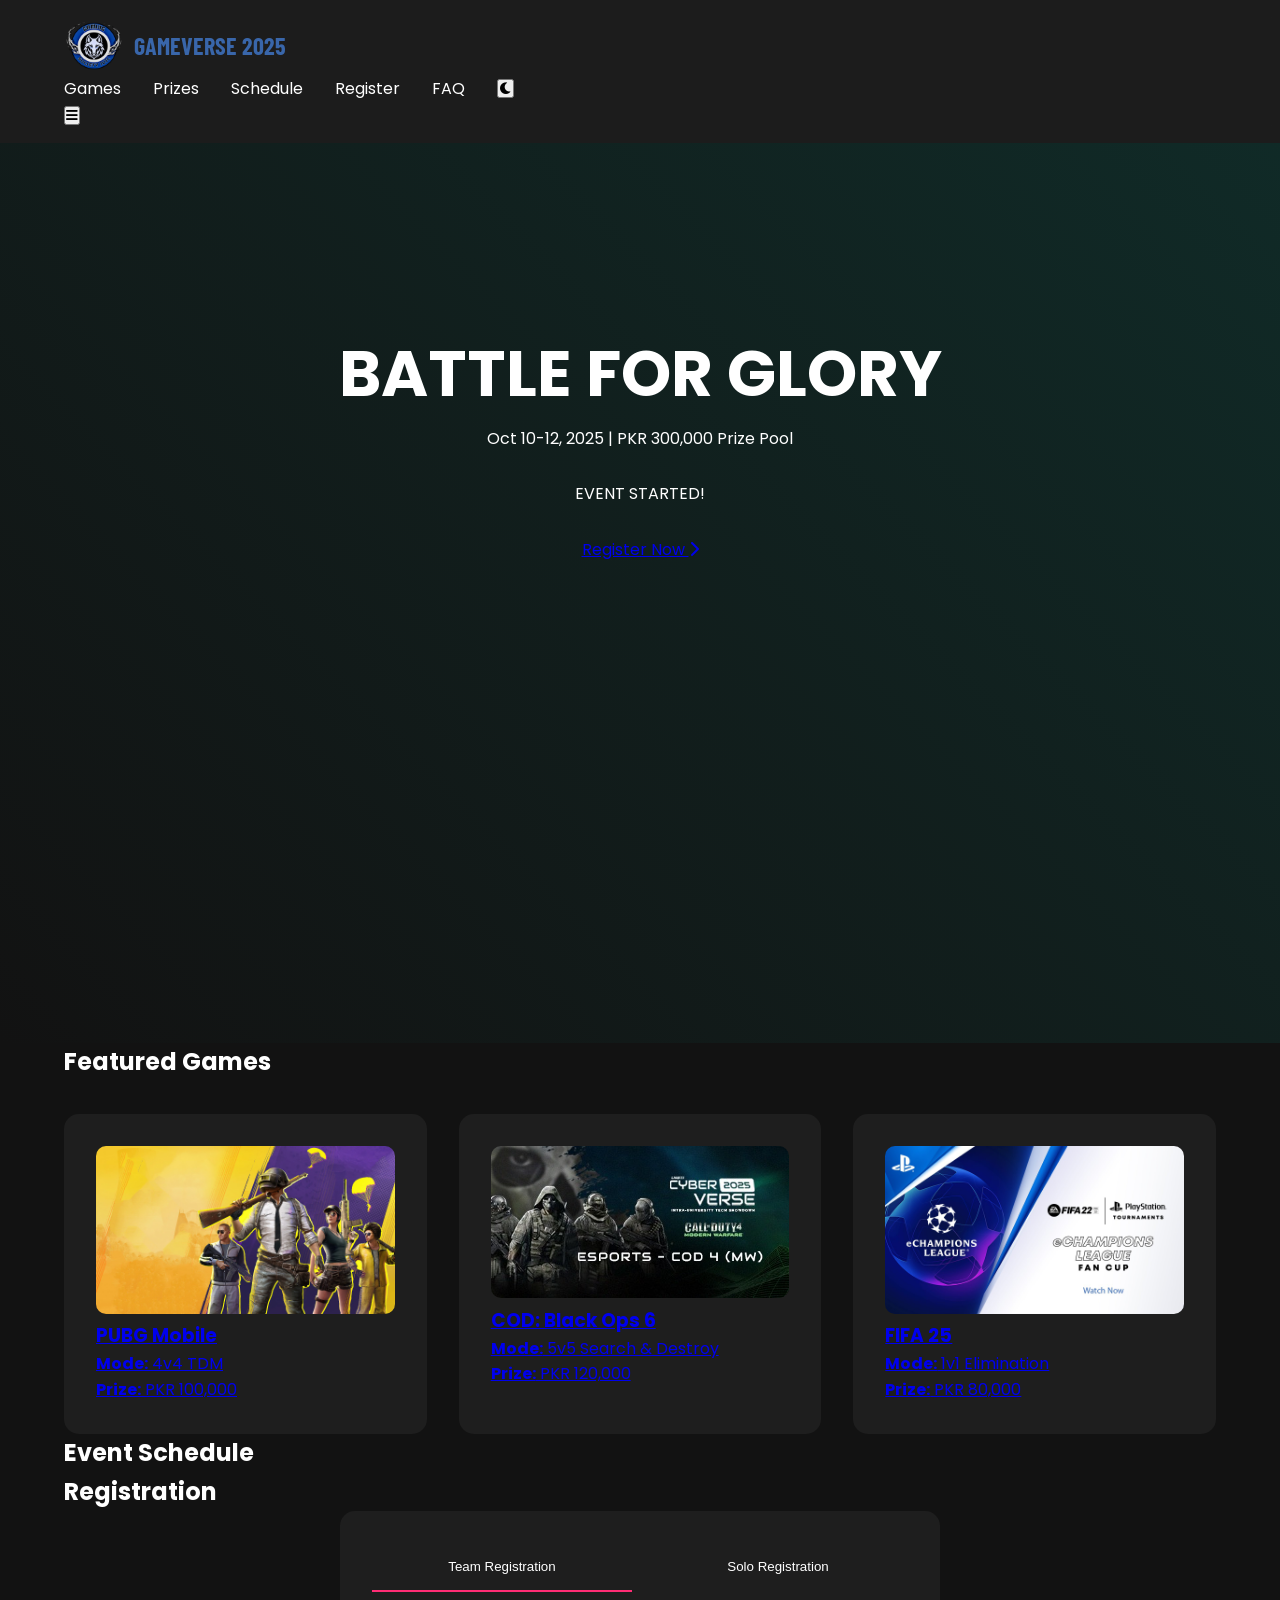
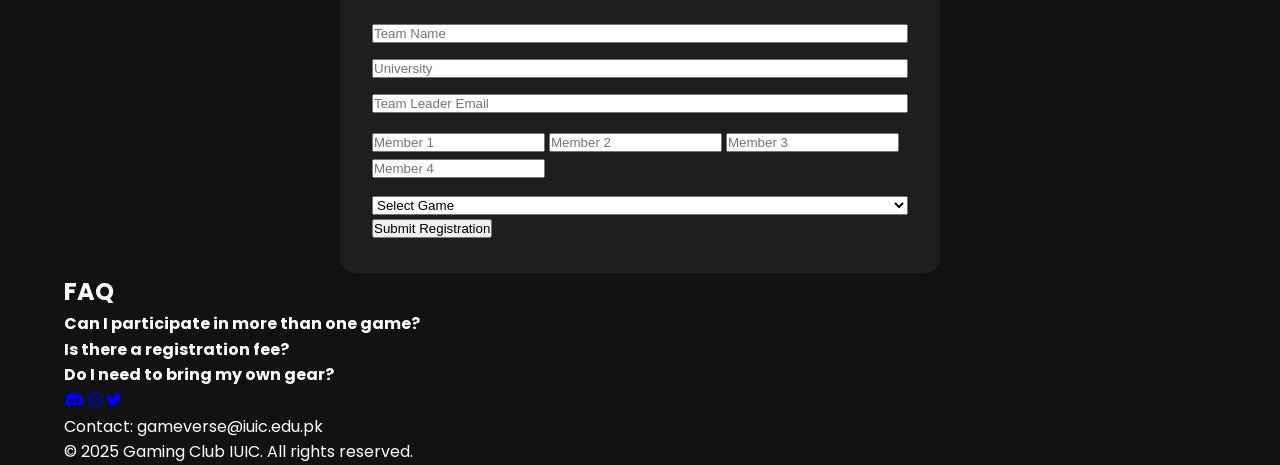
==== Index.html @ fc9bff05 "GameVerse25" ====
<!DOCTYPE html>
<html lang="en" data-theme="dark">
    <head>
        <meta charset="UTF-8">
        <meta name="viewport" content="width=device-width, initial-scale=1.0">
        <title>GameVerse 2025 | National Gaming Tournament</title>
        <link rel="icon" href="assets/images/logo.ico" type="image/x-icon"> <!-- Favicon for browser tab -->
        <link href="https://fonts.googleapis.com/css2?family=Barlow+Condensed:wght@600;700&family=Poppins:wght@400;500&display=swap" rel="stylesheet">
        <link rel="stylesheet" href="https://cdnjs.cloudflare.com/ajax/libs/font-awesome/6.0.0/css/all.min.css">
        <link rel="stylesheet" href="style.css">
    </head>
<body>
    <!-- Navigation -->
    <nav class="navbar">
        <div class="container">
            <a href="#" class="logo">
                <img src="assets/images/logo.ico" alt="GameVerse Logo" class="logo-img">
                GAMEVERSE 2025
              </a>
            <div class="nav-links" id="navLinks">
                <a href="#games">Games</a>
                <a href="#prizes">Prizes</a>
                <a href="#schedule">Schedule</a>
                <a href="#register">Register</a>
                <a href="#faq">FAQ</a>
                <button id="themeToggle" class="theme-toggle"><i class="fas fa-moon"></i></button>
            </div>
            <button class="hamburger" id="hamburger"><i class="fas fa-bars"></i></button>
        </div>
    </nav>

    <!-- Hero Section -->
    <section class="hero">
        <video autoplay muted loop class="hero-video">
            <source src="assets/videos/teaser.mp4" type="video/mp4">
        </video>
        <div class="hero-overlay"></div>
        <div class="container">
            <div class="hero-content">
                <h1 class="glitch">BATTLE FOR GLORY</h1>
                <p class="tagline">Oct 10-12, 2025 | PKR 300,000 Prize Pool</p>
                <div class="countdown" id="countdown"></div>
                <a href="#register" class="cta-btn pulse">Register Now <i class="fas fa-chevron-right"></i></a>
            </div>
        </div>
    </section>

    <!-- Games Section -->
    <section id="games" class="section games">
        <div class="container">
            <h2 class="section-title">Featured Games</h2>
            <div class="game-grid"></div>
        </div>
    </section>

    <!-- Prize Section
    <section id="prizes" class="section prizes">
        <div class="container">
            <h2 class="section-title">Prize Breakdown</h2>
            <div class="prize-chart">
                <div class="pie-chart" data-percent="50">1st<br>PKR 150,000</div>
                <div class="pie-chart" data-percent="30">2nd<br>PKR 90,000</div>
                <div class="pie-chart" data-percent="20">3rd<br>PKR 60,000</div>
            </div>
        </div>
    </section> -->

    <!-- Schedule Section -->
    <section id="schedule" class="section schedule">
        <div class="container">
            <h2 class="section-title">Event Schedule</h2>
            <div class="timeline"></div>
        </div>
    </section>

    <!-- Registration Section -->
    <section id="register" class="section registration">
        <div class="container">
            <h2 class="section-title">Registration</h2>
            <form id="registrationForm" class="registration-form">
                <div class="form-toggle">
                    <button type="button" class="toggle-btn active" data-form="team">Team Registration</button>
                    <button type="button" class="toggle-btn" data-form="solo">Solo Registration</button>
                </div>
                
                <div class="form-content active" id="teamForm">
                    <input type="text" placeholder="Team Name" required>
                    <input type="text" placeholder="University" required>
                    <input type="email" placeholder="Team Leader Email" required>
                    <div class="members">
                        <input type="text" placeholder="Member 1" required>
                        <input type="text" placeholder="Member 2">
                        <input type="text" placeholder="Member 3">
                        <input type="text" placeholder="Member 4">
                    </div>
                    <select required>
                        <option value="">Select Game</option>
                        <option>PUBG Mobile</option>
                        <option>Call of Duty</option>
                    </select>
                </div>

                <div class="form-content" id="soloForm">
                    <input type="text" placeholder="Full Name" required>
                    <input type="text" placeholder="University" required>
                    <input type="email" placeholder="Email" required>
                    <select required>
                        <option value="">Select Game</option>
                        <option>FIFA 25</option>
                    </select>
                </div>
                <button type="submit" class="cta-btn">Submit Registration</button>
            </form>
        </div>
    </section>

    <!-- FAQ Section -->
    <section id="faq" class="section faq">
        <div class="container">
            <h2 class="section-title">FAQ</h2>
            <div class="faq-grid"></div>
        </div>
    </section>

    <!-- Footer & Contact -->
    <footer class="footer">
        <div class="container">
            <div class="social-links">
                <a href="#"><i class="fab fa-discord"></i></a>
                <a href="#"><i class="fab fa-instagram"></i></a>
                <a href="#"><i class="fab fa-twitter"></i></a>
            </div>
            <p>Contact: gameverse@iuic.edu.pk</p>
            <p>© 2025 Gaming Club IUIC. All rights reserved.</p>
        </div>
    </footer>

    <!-- Confetti Container -->
    <div id="confetti"></div>

    <!-- Scripts -->
    <script src="script.js"></script>
</body>
</html>
---- style.css ----
:root {
    --primary-bg: #121212;
    --secondary-bg: #1E1E1E;
    --accent-cyan: #00FFE0;
    --accent-pink: #FF2D75;
    --accent-orange: #FFA500;
    --text-primary: #FFFFFF;
    --text-secondary: #CCCCCC;
    --transition: all 0.3s ease;
}

[data-theme="light"] {
    --primary-bg: #FFFFFF;
    --secondary-bg: #F5F5F5;
    --text-primary: #121212;
    --text-secondary: #4A4A4A;
}

* {
    margin: 0;
    padding: 0;
    box-sizing: border-box;
}

body {
    font-family: 'Poppins', sans-serif;
    background-color: var(--primary-bg);
    color: var(--text-primary);
    line-height: 1.6;
    transition: var(--transition);
}

/* Navigation Styles */
.navbar {
    position: sticky;
    top: 0;
    background: rgba(30, 30, 30, 0.95);
    backdrop-filter: blur(10px);
    z-index: 1000;
    padding: 1rem 0;
    transition: var(--transition);
}

[data-theme="light"] .navbar {
    background: rgba(245, 245, 245, 0.95);
}

.container {
    width: 90%;
    max-width: 1200px;
    margin: 0 auto;
}

.logo {
    font-family: 'Barlow Condensed', sans-serif;
    font-size: 1.5rem;
    color: var(--accent-cyan);
    text-decoration: none;
}

.nav-links {
    display: flex;
    gap: 2rem;
    align-items: center;
}

.nav-links a {
    color: var(--text-primary);
    text-decoration: none;
    transition: var(--transition);
}

.nav-links a:hover {
    color: var(--accent-pink);
}

/* Hero Section */
.hero {
    height: 100vh;
    position: relative;
    overflow: hidden;
}

.hero-video {
    position: absolute;
    top: 50%;
    left: 50%;
    transform: translate(-50%, -50%);
    min-width: 100%;
    min-height: 100%;
    z-index: -1;
}

.hero-overlay {
    position: absolute;
    top: 0;
    left: 0;
    width: 100%;
    height: 100%;
    background: linear-gradient(45deg, rgba(18, 18, 18, 0.9), rgba(0, 255, 224, 0.1));
}

.hero-content {
    position: relative;
    z-index: 1;
    text-align: center;
    padding-top: 20vh;
}

.glitch {
    font-size: 4rem;
    text-transform: uppercase;
    position: relative;
    animation: glitch 2s infinite;
}

@keyframes glitch {
    0% { transform: translate(0) }
    20% { transform: translate(-2px, 2px) }
    40% { transform: translate(-2px, -2px) }
    60% { transform: translate(2px, 2px) }
    80% { transform: translate(2px, -2px) }
    100% { transform: translate(0) }
}

/* Games Grid */
.game-grid {
    display: grid;
    grid-template-columns: repeat(auto-fit, minmax(300px, 1fr));
    gap: 2rem;
    margin-top: 2rem;
}

.game-card {
    background: var(--secondary-bg);
    padding: 2rem;
    border-radius: 15px;
    transition: transform 0.3s ease;
    position: relative;
    overflow: hidden;
}

.game-card:hover {
    transform: translateY(-10px);
}

.game-card::after {
    content: "";
    position: absolute;
    bottom: 0;
    left: 0;
    width: 100%;
    height: 4px;
    background: var(--accent-cyan);
    transform: scaleX(0);
    transition: transform 0.3s ease;
}

.game-card:hover::after {
    transform: scaleX(1);
}

/* Registration Form */
.registration-form {
    max-width: 600px;
    margin: 0 auto;
    background: var(--secondary-bg);
    padding: 2rem;
    border-radius: 15px;
}

.form-toggle {
    display: flex;
    gap: 1rem;
    margin-bottom: 2rem;
}

.toggle-btn {
    flex: 1;
    padding: 1rem;
    border: none;
    background: none;
    color: var(--text-primary);
    cursor: pointer;
    border-bottom: 2px solid transparent;
}

.toggle-btn.active {
    border-color: var(--accent-pink);
}

.form-content {
    display: none;
}

.form-content.active {
    display: grid;
    gap: 1rem;
}

/* Responsive Design */
@media (max-width: 768px) {
    .nav-links {
        position: fixed;
        top: 70px;
        right: -100%;
        flex-direction: column;
        background: var(--secondary-bg);
        width: 100%;
        padding: 2rem;
        transition: var(--transition);
    }

    .nav-links.active {
        right: 0;
    }

    .hamburger {
        display: block;
    }

    .glitch {
        font-size: 2.5rem;
    }
}

#countdown {
    text-align: center;
    margin: 30px 0;
}

.countdown-numbers {
    font-size: 6rem;
    font-weight: bold;
    letter-spacing: 3px;
}

.countdown-labels {
    font-size: 2rem;
    color: gray;
    margin-top: 5px;
    letter-spacing: 3px;
}
.logo {
    display: flex;
    align-items: center;
    gap: 10px;
    font-size: 1.5rem;
    font-weight: bold;
    text-decoration: none;
    color: rgb(57, 102, 170);
  }
  
  .logo-img {
    width: 60px;
    height: 60px;
    object-fit: contain;
  }
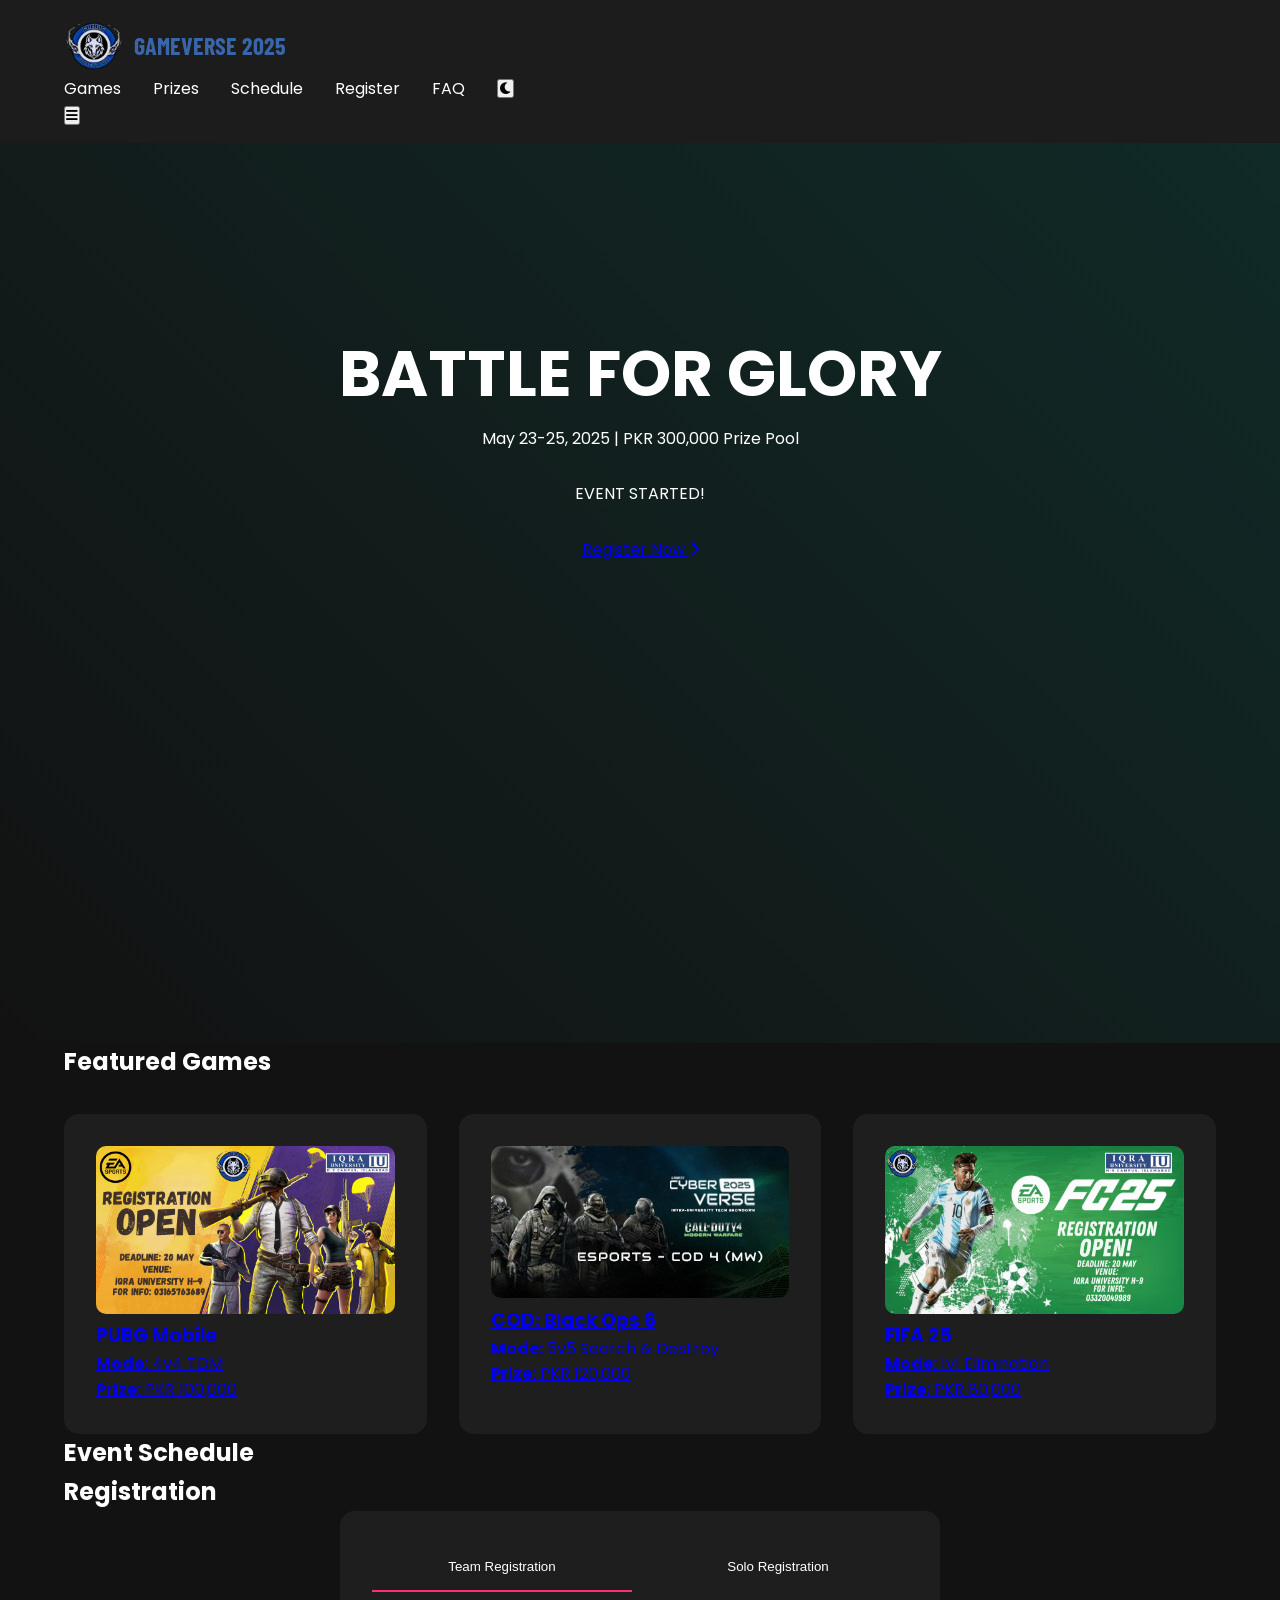
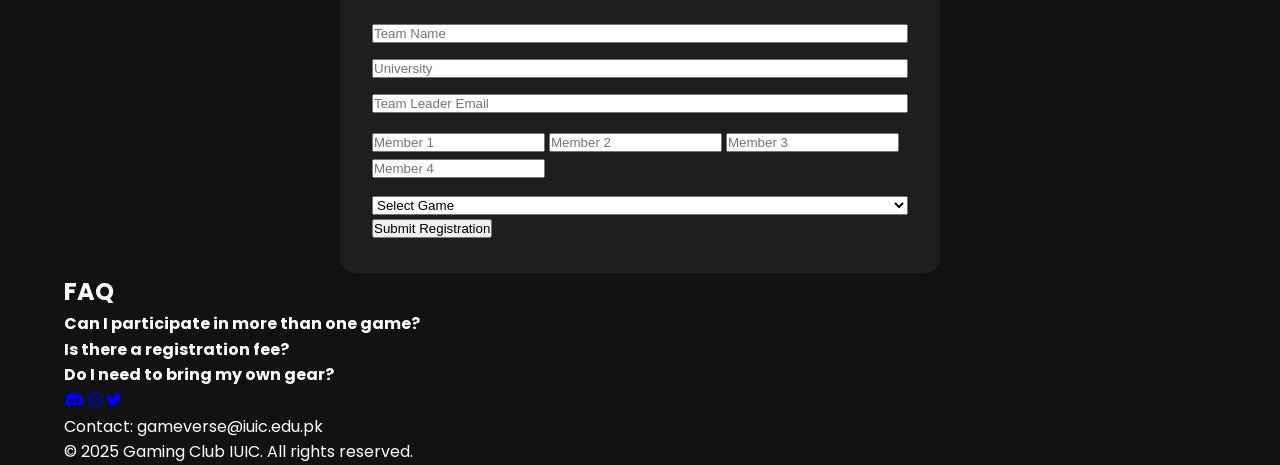
==== commit 46754338: "New images added" ====
--- a/Index.html
+++ b/Index.html
@@ -38,7 +38,7 @@
         <div class="container">
             <div class="hero-content">
                 <h1 class="glitch">BATTLE FOR GLORY</h1>
-                <p class="tagline">Oct 10-12, 2025 | PKR 300,000 Prize Pool</p>
+                <p class="tagline">May 23-25, 2025 | PKR 300,000 Prize Pool</p>
                 <div class="countdown" id="countdown"></div>
                 <a href="#register" class="cta-btn pulse">Register Now <i class="fas fa-chevron-right"></i></a>
             </div>
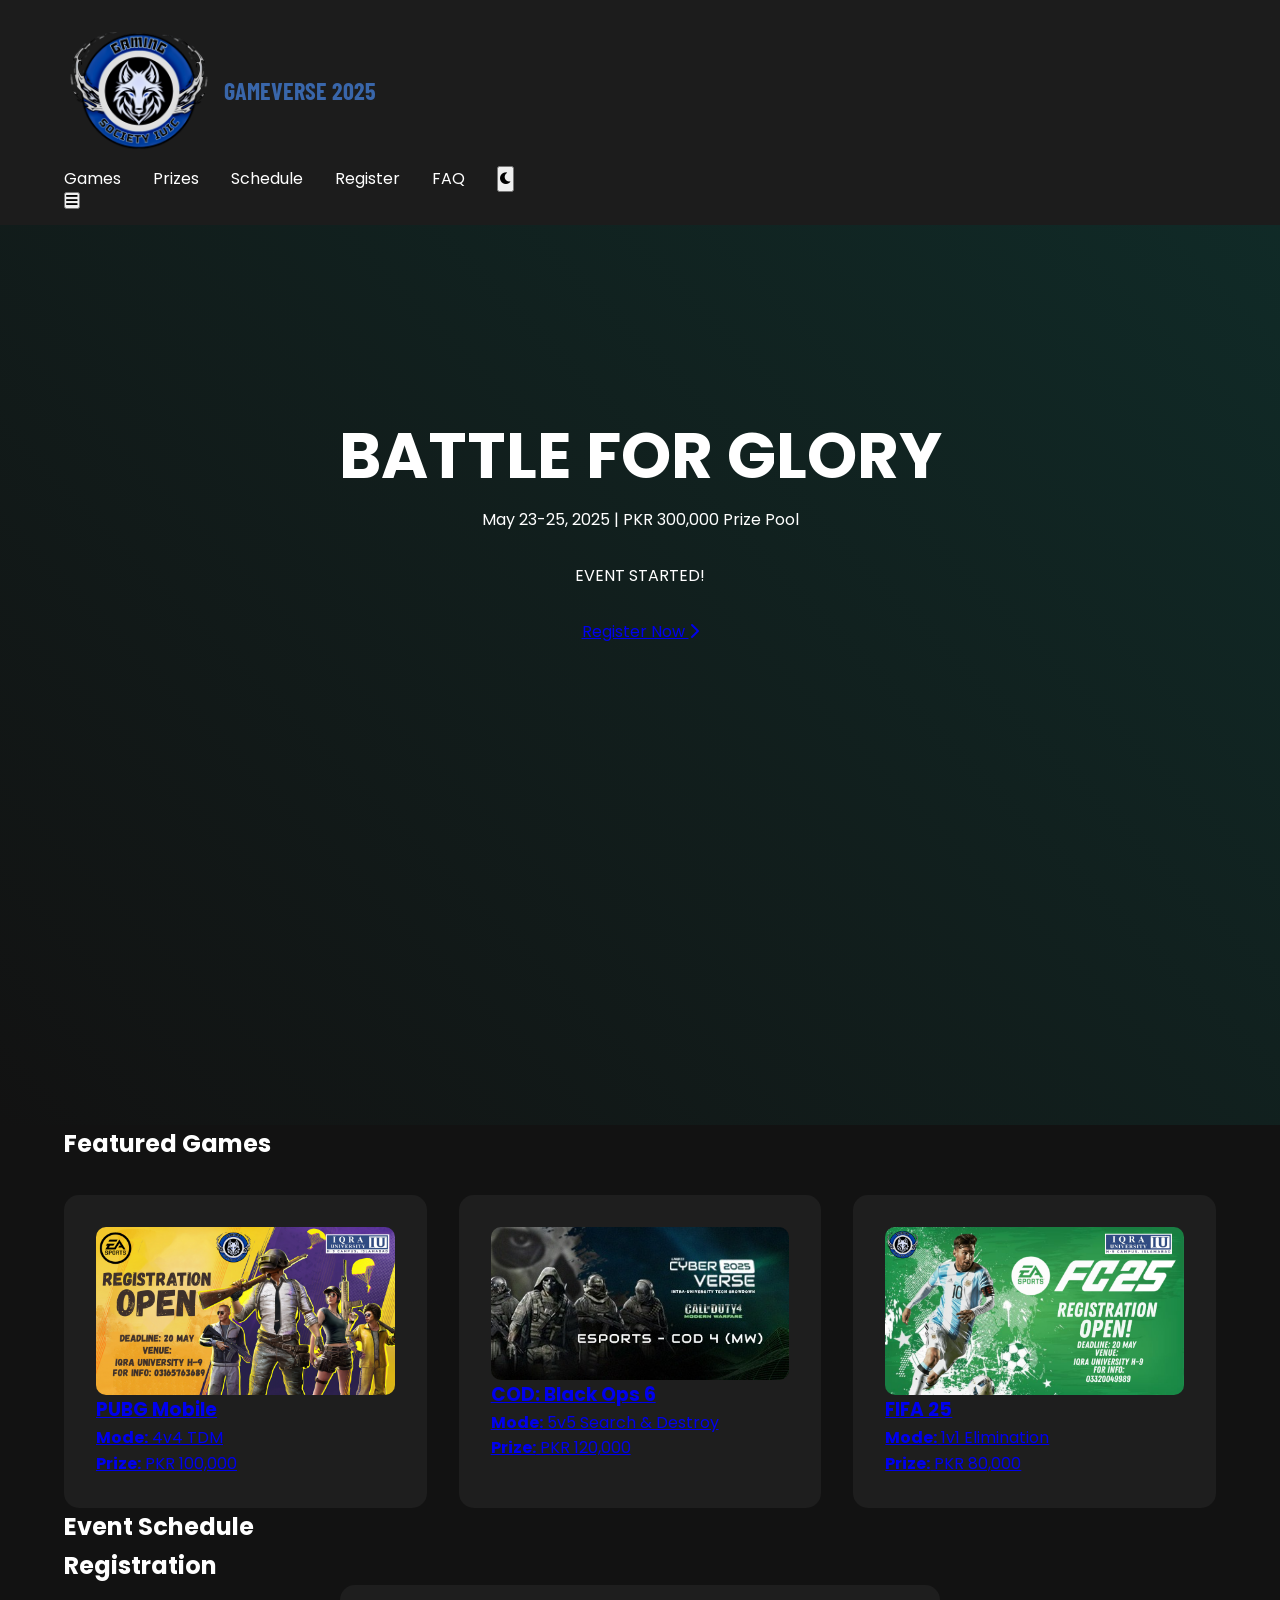
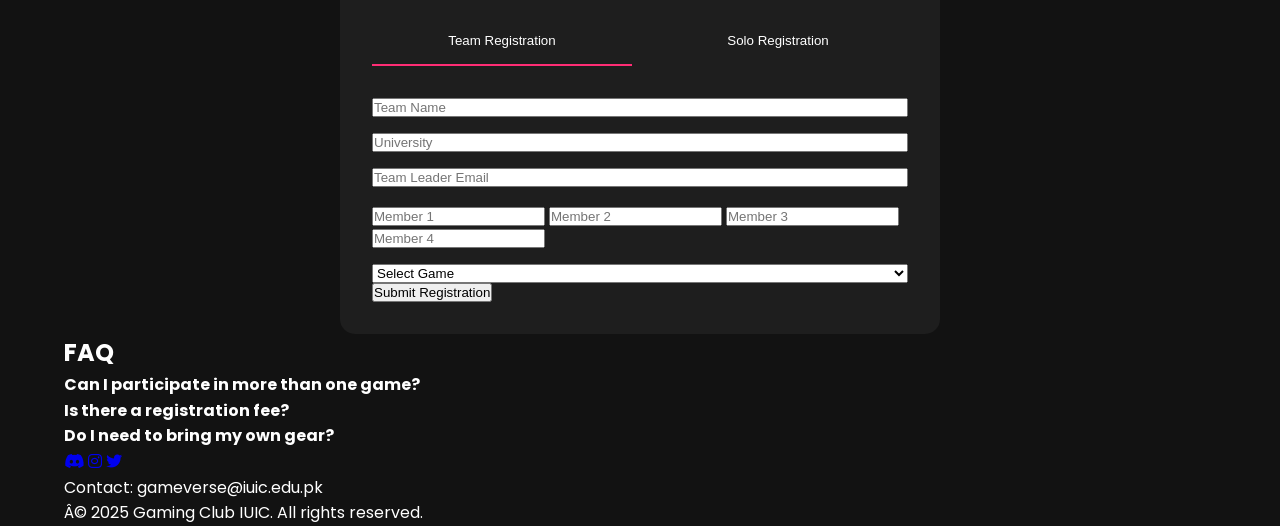
==== commit fb8db0ca: "External Link" ====
--- a/Index.html
+++ b/Index.html
@@ -1,4 +1,4 @@
-<!DOCTYPE html>
+<!-- <!DOCTYPE html>
 <html lang="en" data-theme="dark">
     <head>
         <meta charset="UTF-8">
@@ -141,4 +141,4 @@
     <!-- Scripts -->
     <script src="script.js"></script>
 </body>
-</html>+</html> 
--- a/style.css
+++ b/style.css
@@ -61,7 +61,8 @@
 .nav-links {
     display: flex;
     gap: 2rem;
-    align-items: center;
+    align-items: right;
+    
 }
 
 .nav-links a {
@@ -252,8 +253,169 @@
   }
   
   .logo-img {
-    width: 60px;
-    height: 60px;
+    width: 150px;
+    height: 150px;
     object-fit: contain;
   }
+  
+
+  @import url('https://fonts.googleapis.com/css2?family=Orbitron:wght@400;700&display=swap');
+
+.game-detail {
+  font-family: 'Orbitron', sans-serif;
+  background: url('https://images.unsplash.com/photo-1602318796591-3b2b061a2186?auto=format&fit=crop&w=1950&q=80') no-repeat center center fixed;
+  background-size: cover;
+  padding: 60px 0;
+  color: #fff;
+}
+
+.game-detail .container {
+  max-width: 800px;
+  margin: 0 auto;
+  padding: 30px;
+  background: rgba(0, 0, 0, 0.85);
+  border-radius: 12px;
+  box-shadow: 0 0 20px rgba(0, 255, 100, 0.2);
+  border: 1px solid #333;
+}
+
+.game-detail h1 {
+  font-size: 3rem;
+  color: #00ff99;
+  margin-bottom: 10px;
+  text-transform: uppercase;
+  letter-spacing: 2px;
+  text-align: center;
+  border-bottom: 2px solid #00ff99;
+  padding-bottom: 10px;
+}
+
+.game-detail h2 {
+  font-size: 2rem;
+  color: #ff3333;
+  margin-top: 30px;
+  border-bottom: 1px solid #444;
+  padding-bottom: 5px;
+}
+
+.game-detail p {
+  font-size: 1.2rem;
+  margin: 10px 0;
+}
+
+.game-detail ul {
+  list-style-type: square;
+  padding-left: 20px;
+}
+
+.game-detail li {
+  font-size: 1.1rem;
+  margin: 8px 0;
+  color: #ccc;
+  transition: color 0.3s ease;
+}
+
+.game-detail li:hover {
+  color: #00ffcc;
+}
+
+@media (max-width: 600px) {
+  .game-detail .container {
+    margin: 20px;
+    padding: 20px;
+  }
+
+  .game-detail h1 {
+    font-size: 2.2rem;
+  }
+
+  .game-detail h2 {
+    font-size: 1.6rem;
+  }
+
+  .game-detail p, 
+  .game-detail li {
+    font-size: 1rem;
+  }
+}
+
+
+/* FIFA 25 Game Detail Styling */
+.game-detail.fifa {
+    font-family: 'Orbitron', sans-serif;
+    background: url('https://images.unsplash.com/photo-1549921296-3a6b264b4f01?auto=format&fit=crop&w=1950&q=80') no-repeat center center fixed;
+    background-size: cover;
+    padding: 60px 0;
+    color: #fff;
+  }
+  
+  .game-detail.fifa .container {
+    max-width: 800px;
+    margin: 0 auto;
+    padding: 30px;
+    background: rgba(0, 0, 0, 0.85);
+    border-radius: 12px;
+    box-shadow: 0 0 20px rgba(0, 150, 255, 0.3);
+    border: 1px solid #333;
+  }
+  
+  .game-detail.fifa h1 {
+    font-size: 3rem;
+    color: #00c3ff;
+    margin-bottom: 10px;
+    text-transform: uppercase;
+    letter-spacing: 2px;
+    text-align: center;
+    border-bottom: 2px solid #00c3ff;
+    padding-bottom: 10px;
+  }
+  
+  .game-detail.fifa h2 {
+    font-size: 2rem;
+    color: #ffd700;
+    margin-top: 30px;
+    border-bottom: 1px solid #444;
+    padding-bottom: 5px;
+  }
+  
+  .game-detail.fifa p {
+    font-size: 1.2rem;
+    margin: 10px 0;
+  }
+  
+  .game-detail.fifa ul {
+    list-style-type: square;
+    padding-left: 20px;
+  }
+  
+  .game-detail.fifa li {
+    font-size: 1.1rem;
+    margin: 8px 0;
+    color: #ccc;
+    transition: color 0.3s ease;
+  }
+  
+  .game-detail.fifa li:hover {
+    color: #00c3ff;
+  }
+  
+  @media (max-width: 600px) {
+    .game-detail.fifa .container {
+      margin: 20px;
+      padding: 20px;
+    }
+  
+    .game-detail.fifa h1 {
+      font-size: 2.2rem;
+    }
+  
+    .game-detail.fifa h2 {
+      font-size: 1.6rem;
+    }
+  
+    .game-detail.fifa p,
+    .game-detail.fifa li {
+      font-size: 1rem;
+    }
+  }
   
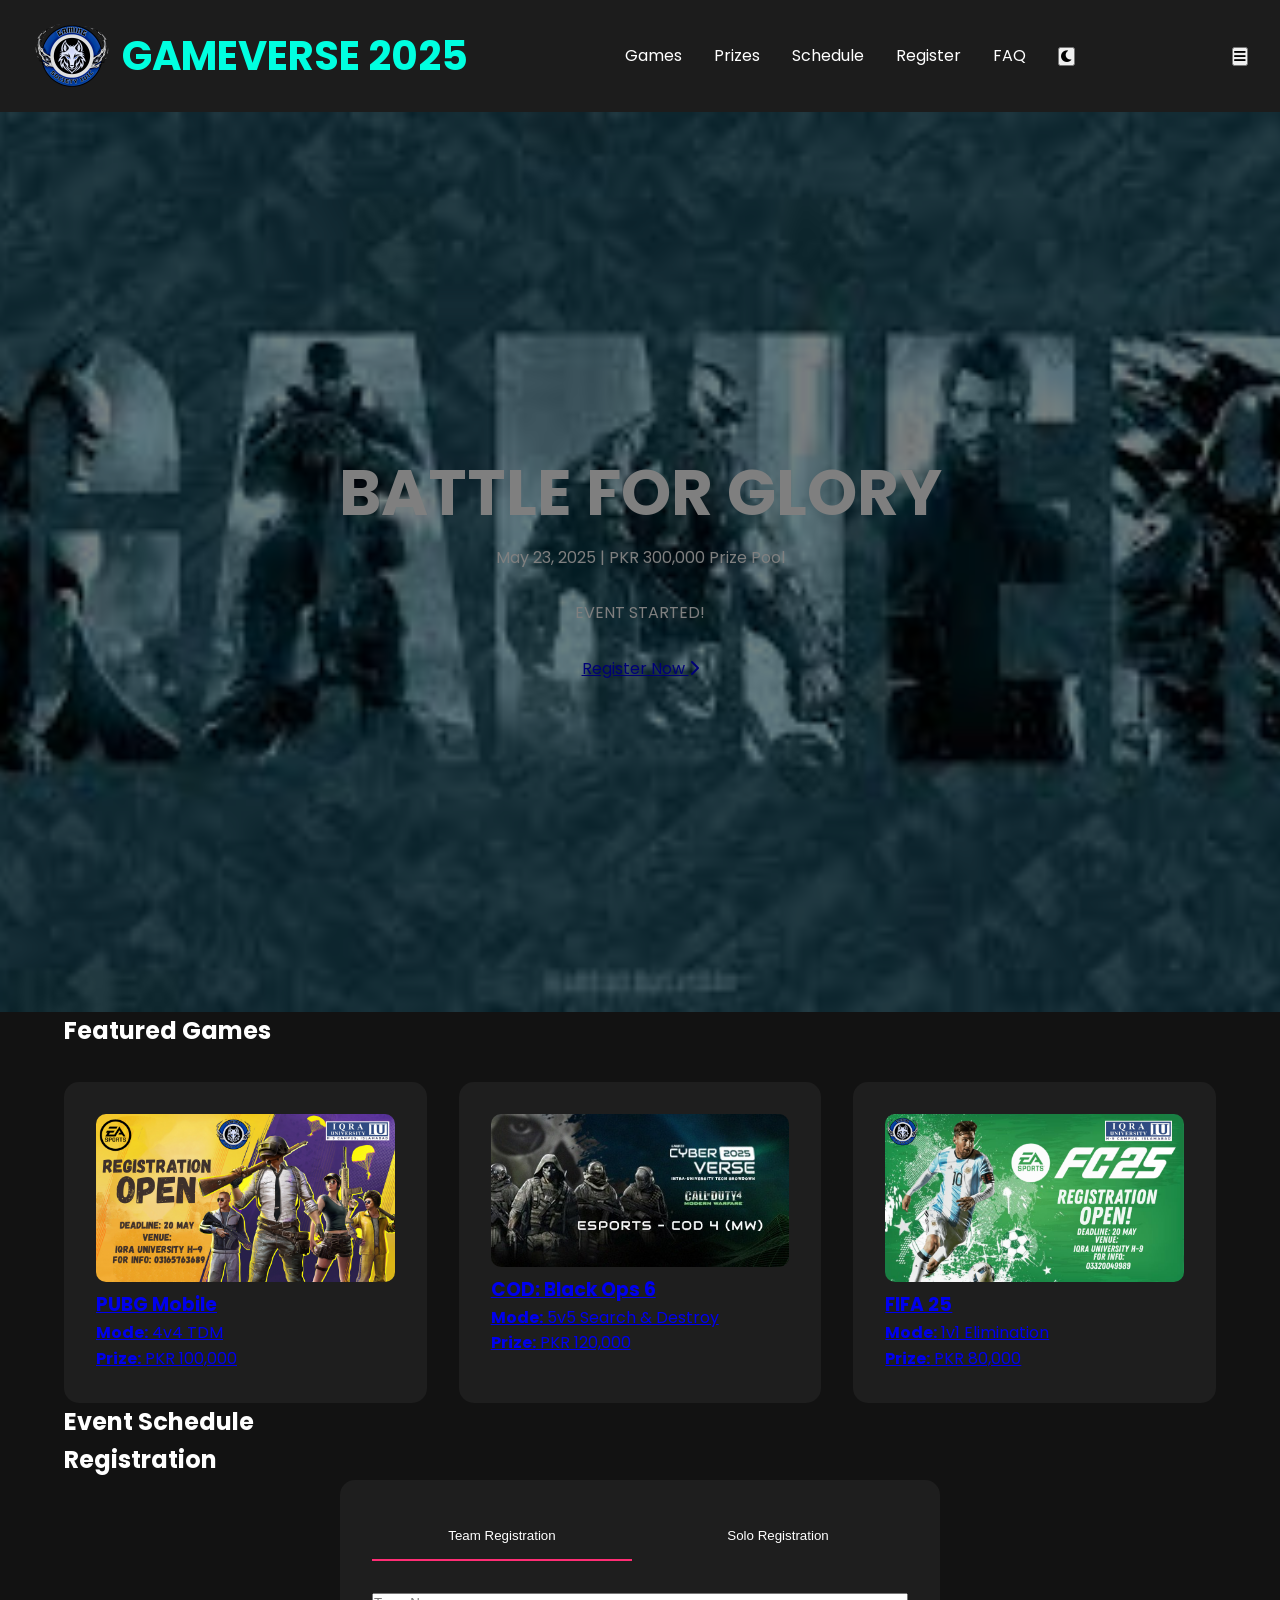
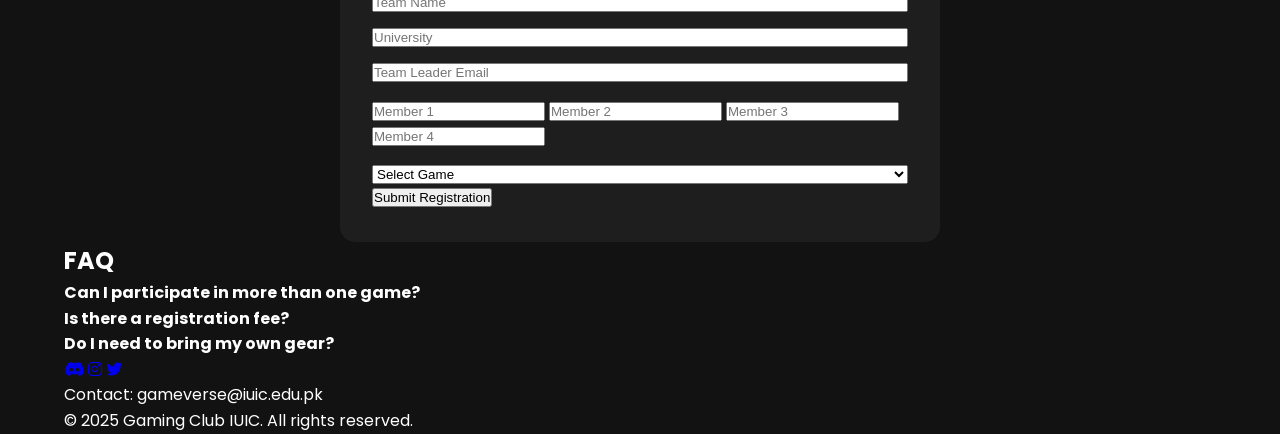
==== commit fac3258f: "mendatory changes done" ====
--- a/Index.html
+++ b/Index.html
@@ -1,4 +1,4 @@
-<!-- <!DOCTYPE html>
+<!DOCTYPE html>
 <html lang="en" data-theme="dark">
     <head>
         <meta charset="UTF-8">
@@ -12,7 +12,7 @@
 <body>
     <!-- Navigation -->
     <nav class="navbar">
-        <div class="container">
+        <div class="nav-wrapper">
             <a href="#" class="logo">
                 <img src="assets/images/logo.ico" alt="GameVerse Logo" class="logo-img">
                 GAMEVERSE 2025
@@ -30,7 +30,7 @@
     </nav>
 
     <!-- Hero Section -->
-    <section class="hero">
+    <!-- <section class="hero">
         <video autoplay muted loop class="hero-video">
             <source src="assets/videos/teaser.mp4" type="video/mp4">
         </video>
@@ -38,13 +38,24 @@
         <div class="container">
             <div class="hero-content">
                 <h1 class="glitch">BATTLE FOR GLORY</h1>
-                <p class="tagline">May 23-25, 2025 | PKR 300,000 Prize Pool</p>
+                <p class="tagline">May 23, 2025 | PKR 300,000 Prize Pool</p>
+                <div class="countdown" id="countdown"></div>
+                <a href="#register" class="cta-btn pulse">Register Now <i class="fas fa-chevron-right"></i></a>
+            </div>
+        </div>
+    </section> -->
+    <section class="hero">
+        <div class="hero-overlay"></div>
+        <div class="container">
+            <div class="hero-content">
+                <h1 class="glitch">BATTLE FOR GLORY</h1>
+                <p class="tagline">May 23, 2025 | PKR 300,000 Prize Pool</p>
                 <div class="countdown" id="countdown"></div>
                 <a href="#register" class="cta-btn pulse">Register Now <i class="fas fa-chevron-right"></i></a>
             </div>
         </div>
     </section>
-
+    
     <!-- Games Section -->
     <section id="games" class="section games">
         <div class="container">
@@ -93,10 +104,10 @@
                         <input type="text" placeholder="Member 3">
                         <input type="text" placeholder="Member 4">
                     </div>
-                    <select required>
+                    <select id="gameSelect" required>
                         <option value="">Select Game</option>
-                        <option>PUBG Mobile</option>
-                        <option>Call of Duty</option>
+                        <option value="pubg">PUBG Mobile</option>
+                        <option value="cod">Call of Duty</option>
                     </select>
                 </div>
 
@@ -122,6 +133,8 @@
         </div>
     </section>
 
+    
+      
     <!-- Footer & Contact -->
     <footer class="footer">
         <div class="container">
@@ -141,4 +154,4 @@
     <!-- Scripts -->
     <script src="script.js"></script>
 </body>
-</html> +</html>
--- a/style.css
+++ b/style.css
@@ -51,18 +51,41 @@
     margin: 0 auto;
 }
 
-.logo {
+
+.nav-wrapper {
+    display: flex;
+    justify-content: space-between;
+    align-items: center;
+    width: 100%;
+    padding: 0 2rem;
+}
+
+/* .logo {
     font-family: 'Barlow Condensed', sans-serif;
     font-size: 1.5rem;
     color: var(--accent-cyan);
     text-decoration: none;
-}
-
+} */
+
+.logo {
+    display: flex;
+    align-items: center;
+    gap: 10px;
+    font-size: 2.5rem;
+    font-weight: bold;
+    text-decoration: none;
+    color: var(--accent-cyan);
+}
+.logo-img {
+    width: 80px;
+    height: 80px;
+    object-fit: contain;
+}
 .nav-links {
     display: flex;
     gap: 2rem;
-    align-items: right;
-    
+    align-items: center;
+    text-align: right;
 }
 
 .nav-links a {
@@ -76,8 +99,8 @@
 }
 
 /* Hero Section */
-.hero {
-    height: 100vh;
+/* .hero {
+    height: 80vh;
     position: relative;
     overflow: hidden;
 }
@@ -106,6 +129,33 @@
     z-index: 1;
     text-align: center;
     padding-top: 20vh;
+} */
+
+.hero {
+    position: relative;
+    background-image: url('assets/images/heroSecImage.jpg'); 
+    background-size: cover;
+    background-position: center center;
+    height: 100vh; 
+    display: flex;
+    justify-content: center;
+    align-items: center;
+    color: white; 
+}
+
+.hero-overlay {
+    position: absolute;
+    top: 0;
+    left: 0;
+    right: 0;
+    bottom: 0;
+    background: rgba(0, 0, 0, 0.5); /* Semi-transparent overlay */
+    z-index: 1;
+}
+
+.hero-content {
+    z-index: 2;
+    text-align: center;
 }
 
 .glitch {
@@ -201,6 +251,10 @@
 
 /* Responsive Design */
 @media (max-width: 768px) {
+    .nav-wrapper {
+        flex-direction: column;
+        align-items: flex-start;
+    }
     .nav-links {
         position: fixed;
         top: 70px;
@@ -242,7 +296,7 @@
     margin-top: 5px;
     letter-spacing: 3px;
 }
-.logo {
+/* .logo {
     display: flex;
     align-items: center;
     gap: 10px;
@@ -253,169 +307,169 @@
   }
   
   .logo-img {
-    width: 150px;
-    height: 150px;
+    width: 60px;
+    height: 60px;
     object-fit: contain;
   }
-  
-
-  @import url('https://fonts.googleapis.com/css2?family=Orbitron:wght@400;700&display=swap');
-
-.game-detail {
-  font-family: 'Orbitron', sans-serif;
-  background: url('https://images.unsplash.com/photo-1602318796591-3b2b061a2186?auto=format&fit=crop&w=1950&q=80') no-repeat center center fixed;
-  background-size: cover;
-  padding: 60px 0;
-  color: #fff;
-}
-
-.game-detail .container {
-  max-width: 800px;
-  margin: 0 auto;
-  padding: 30px;
-  background: rgba(0, 0, 0, 0.85);
-  border-radius: 12px;
-  box-shadow: 0 0 20px rgba(0, 255, 100, 0.2);
-  border: 1px solid #333;
-}
-
-.game-detail h1 {
-  font-size: 3rem;
-  color: #00ff99;
-  margin-bottom: 10px;
-  text-transform: uppercase;
-  letter-spacing: 2px;
-  text-align: center;
-  border-bottom: 2px solid #00ff99;
-  padding-bottom: 10px;
-}
-
-.game-detail h2 {
-  font-size: 2rem;
-  color: #ff3333;
-  margin-top: 30px;
-  border-bottom: 1px solid #444;
-  padding-bottom: 5px;
-}
-
-.game-detail p {
-  font-size: 1.2rem;
-  margin: 10px 0;
-}
-
-.game-detail ul {
-  list-style-type: square;
-  padding-left: 20px;
-}
-
-.game-detail li {
-  font-size: 1.1rem;
-  margin: 8px 0;
-  color: #ccc;
-  transition: color 0.3s ease;
-}
-
-.game-detail li:hover {
-  color: #00ffcc;
-}
-
-@media (max-width: 600px) {
-  .game-detail .container {
-    margin: 20px;
-    padding: 20px;
-  }
-
-  .game-detail h1 {
-    font-size: 2.2rem;
-  }
-
-  .game-detail h2 {
-    font-size: 1.6rem;
-  }
-
-  .game-detail p, 
-  .game-detail li {
-    font-size: 1rem;
-  }
-}
-
-
-/* FIFA 25 Game Detail Styling */
-.game-detail.fifa {
-    font-family: 'Orbitron', sans-serif;
-    background: url('https://images.unsplash.com/photo-1549921296-3a6b264b4f01?auto=format&fit=crop&w=1950&q=80') no-repeat center center fixed;
-    background-size: cover;
-    padding: 60px 0;
-    color: #fff;
-  }
-  
-  .game-detail.fifa .container {
-    max-width: 800px;
-    margin: 0 auto;
-    padding: 30px;
-    background: rgba(0, 0, 0, 0.85);
-    border-radius: 12px;
-    box-shadow: 0 0 20px rgba(0, 150, 255, 0.3);
-    border: 1px solid #333;
-  }
-  
-  .game-detail.fifa h1 {
-    font-size: 3rem;
-    color: #00c3ff;
-    margin-bottom: 10px;
-    text-transform: uppercase;
-    letter-spacing: 2px;
-    text-align: center;
-    border-bottom: 2px solid #00c3ff;
-    padding-bottom: 10px;
-  }
-  
-  .game-detail.fifa h2 {
-    font-size: 2rem;
-    color: #ffd700;
-    margin-top: 30px;
-    border-bottom: 1px solid #444;
-    padding-bottom: 5px;
-  }
-  
-  .game-detail.fifa p {
-    font-size: 1.2rem;
-    margin: 10px 0;
-  }
-  
-  .game-detail.fifa ul {
-    list-style-type: square;
-    padding-left: 20px;
-  }
-  
-  .game-detail.fifa li {
-    font-size: 1.1rem;
-    margin: 8px 0;
-    color: #ccc;
-    transition: color 0.3s ease;
-  }
-  
-  .game-detail.fifa li:hover {
-    color: #00c3ff;
-  }
-  
-  @media (max-width: 600px) {
-    .game-detail.fifa .container {
-      margin: 20px;
-      padding: 20px;
-    }
-  
-    .game-detail.fifa h1 {
-      font-size: 2.2rem;
-    }
-  
-    .game-detail.fifa h2 {
-      font-size: 1.6rem;
-    }
-  
-    .game-detail.fifa p,
-    .game-detail.fifa li {
-      font-size: 1rem;
-    }
-  }
-  +   */ 
+
+   @import url('https://fonts.googleapis.com/css2?family=Orbitron:wght@400;700&display=swap');
+
+   .game-detail {
+     font-family: 'Orbitron', sans-serif;
+     background: url('https://images.unsplash.com/photo-1602318796591-3b2b061a2186?auto=format&fit=crop&w=1950&q=80') no-repeat center center fixed;
+     background-size: cover;
+     padding: 60px 0;
+     color: #fff;
+   }
+   
+   .game-detail .container {
+     max-width: 800px;
+     margin: 0 auto;
+     padding: 30px;
+     background: rgba(0, 0, 0, 0.85);
+     border-radius: 12px;
+     box-shadow: 0 0 20px rgba(0, 255, 100, 0.2);
+     border: 1px solid #333;
+   }
+   
+   .game-detail h1 {
+     font-size: 3rem;
+     color: #00ff99;
+     margin-bottom: 10px;
+     text-transform: uppercase;
+     letter-spacing: 2px;
+     text-align: center;
+     border-bottom: 2px solid #00ff99;
+     padding-bottom: 10px;
+   }
+   
+   .game-detail h2 {
+     font-size: 2rem;
+     color: #ff3333;
+     margin-top: 30px;
+     border-bottom: 1px solid #444;
+     padding-bottom: 5px;
+   }
+   
+   .game-detail p {
+     font-size: 1.2rem;
+     margin: 10px 0;
+   }
+   
+   .game-detail ul {
+     list-style-type: square;
+     padding-left: 20px;
+   }
+   
+   .game-detail li {
+     font-size: 1.1rem;
+     margin: 8px 0;
+     color: #ccc;
+     transition: color 0.3s ease;
+   }
+   
+   .game-detail li:hover {
+     color: #00ffcc;
+   }
+   
+   @media (max-width: 600px) {
+     .game-detail .container {
+       margin: 20px;
+       padding: 20px;
+     }
+   
+     .game-detail h1 {
+       font-size: 2.2rem;
+     }
+   
+     .game-detail h2 {
+       font-size: 1.6rem;
+     }
+   
+     .game-detail p, 
+     .game-detail li {
+       font-size: 1rem;
+     }
+   }
+   
+   
+   /* FIFA 25 Game Detail Styling */
+   .game-detail.fifa {
+       font-family: 'Orbitron', sans-serif;
+       background: url('https://images.unsplash.com/photo-1549921296-3a6b264b4f01?auto=format&fit=crop&w=1950&q=80') no-repeat center center fixed;
+       background-size: cover;
+       padding: 60px 0;
+       color: #fff;
+     }
+     
+     .game-detail.fifa .container {
+       max-width: 800px;
+       margin: 0 auto;
+       padding: 30px;
+       background: rgba(0, 0, 0, 0.85);
+       border-radius: 12px;
+       box-shadow: 0 0 20px rgba(0, 150, 255, 0.3);
+       border: 1px solid #333;
+     }
+     
+     .game-detail.fifa h1 {
+       font-size: 3rem;
+       color: #00c3ff;
+       margin-bottom: 10px;
+       text-transform: uppercase;
+       letter-spacing: 2px;
+       text-align: center;
+       border-bottom: 2px solid #00c3ff;
+       padding-bottom: 10px;
+     }
+     
+     .game-detail.fifa h2 {
+       font-size: 2rem;
+       color: #ffd700;
+       margin-top: 30px;
+       border-bottom: 1px solid #444;
+       padding-bottom: 5px;
+     }
+     
+     .game-detail.fifa p {
+       font-size: 1.2rem;
+       margin: 10px 0;
+     }
+     
+     .game-detail.fifa ul {
+       list-style-type: square;
+       padding-left: 20px;
+     }
+     
+     .game-detail.fifa li {
+       font-size: 1.1rem;
+       margin: 8px 0;
+       color: #ccc;
+       transition: color 0.3s ease;
+     }
+     
+     .game-detail.fifa li:hover {
+       color: #00c3ff;
+     }
+     
+     @media (max-width: 600px) {
+       .game-detail.fifa .container {
+         margin: 20px;
+         padding: 20px;
+       }
+     
+       .game-detail.fifa h1 {
+         font-size: 2.2rem;
+       }
+     
+       .game-detail.fifa h2 {
+         font-size: 1.6rem;
+       }
+     
+       .game-detail.fifa p,
+       .game-detail.fifa li {
+         font-size: 1rem;
+       }
+     }
+     
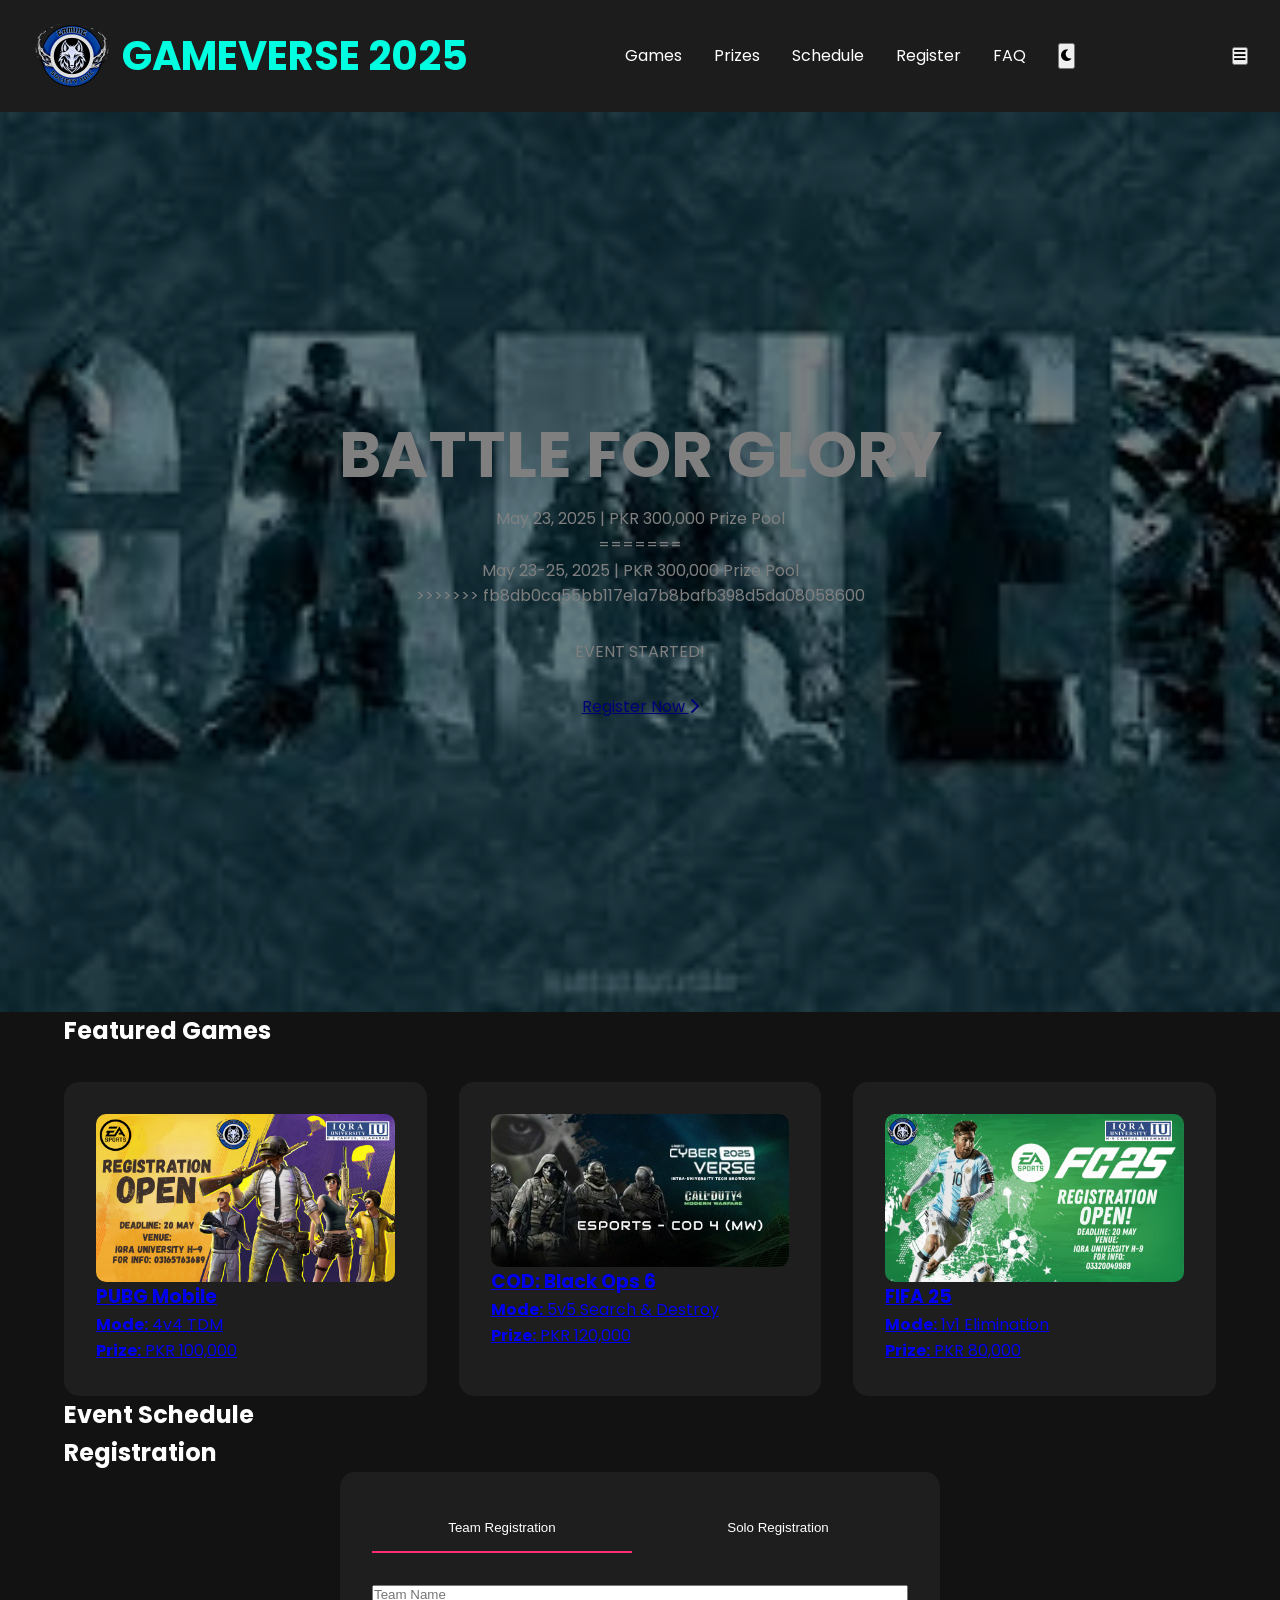
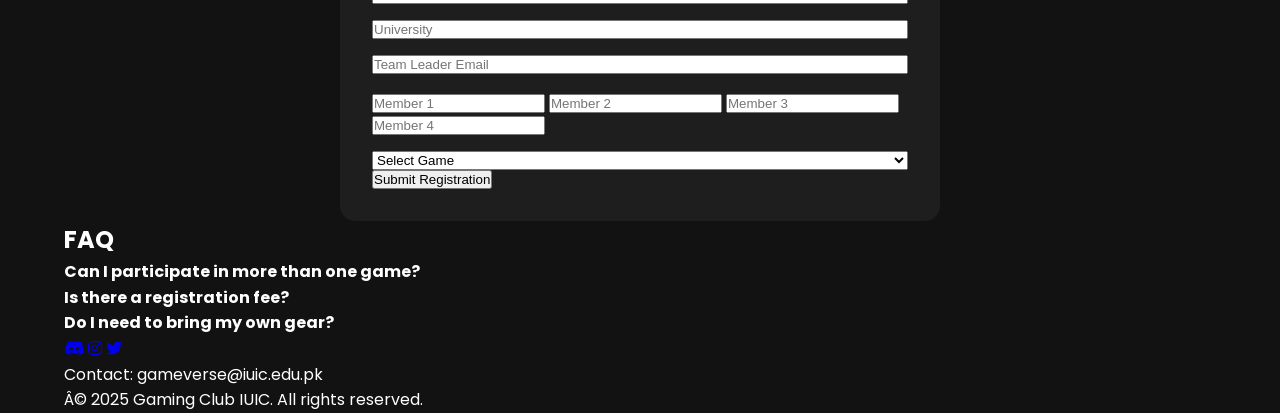
==== commit 60bdd56e: "mendatory changes done" ====
--- a/Index.html
+++ b/Index.html
@@ -1,4 +1,4 @@
-<!DOCTYPE html>
+<!-- <!DOCTYPE html>
 <html lang="en" data-theme="dark">
     <head>
         <meta charset="UTF-8">
@@ -38,6 +38,7 @@
         <div class="container">
             <div class="hero-content">
                 <h1 class="glitch">BATTLE FOR GLORY</h1>
+<<<<<<< HEAD
                 <p class="tagline">May 23, 2025 | PKR 300,000 Prize Pool</p>
                 <div class="countdown" id="countdown"></div>
                 <a href="#register" class="cta-btn pulse">Register Now <i class="fas fa-chevron-right"></i></a>
@@ -50,6 +51,9 @@
             <div class="hero-content">
                 <h1 class="glitch">BATTLE FOR GLORY</h1>
                 <p class="tagline">May 23, 2025 | PKR 300,000 Prize Pool</p>
+=======
+                <p class="tagline">May 23-25, 2025 | PKR 300,000 Prize Pool</p>
+>>>>>>> fb8db0ca55bb117e1a7b8bafb398d5da08058600
                 <div class="countdown" id="countdown"></div>
                 <a href="#register" class="cta-btn pulse">Register Now <i class="fas fa-chevron-right"></i></a>
             </div>
@@ -154,4 +158,4 @@
     <!-- Scripts -->
     <script src="script.js"></script>
 </body>
-</html>+</html> 
--- a/style.css
+++ b/style.css
@@ -84,8 +84,13 @@
 .nav-links {
     display: flex;
     gap: 2rem;
+<<<<<<< HEAD
     align-items: center;
     text-align: right;
+=======
+    align-items: right;
+    
+>>>>>>> fb8db0ca55bb117e1a7b8bafb398d5da08058600
 }
 
 .nav-links a {
@@ -307,10 +312,11 @@
   }
   
   .logo-img {
-    width: 60px;
-    height: 60px;
+    width: 150px;
+    height: 150px;
     object-fit: contain;
   }
+<<<<<<< HEAD
    */ 
 
    @import url('https://fonts.googleapis.com/css2?family=Orbitron:wght@400;700&display=swap');
@@ -472,4 +478,168 @@
          font-size: 1rem;
        }
      }
-     +     
+=======
+  
+
+  @import url('https://fonts.googleapis.com/css2?family=Orbitron:wght@400;700&display=swap');
+
+.game-detail {
+  font-family: 'Orbitron', sans-serif;
+  background: url('https://images.unsplash.com/photo-1602318796591-3b2b061a2186?auto=format&fit=crop&w=1950&q=80') no-repeat center center fixed;
+  background-size: cover;
+  padding: 60px 0;
+  color: #fff;
+}
+
+.game-detail .container {
+  max-width: 800px;
+  margin: 0 auto;
+  padding: 30px;
+  background: rgba(0, 0, 0, 0.85);
+  border-radius: 12px;
+  box-shadow: 0 0 20px rgba(0, 255, 100, 0.2);
+  border: 1px solid #333;
+}
+
+.game-detail h1 {
+  font-size: 3rem;
+  color: #00ff99;
+  margin-bottom: 10px;
+  text-transform: uppercase;
+  letter-spacing: 2px;
+  text-align: center;
+  border-bottom: 2px solid #00ff99;
+  padding-bottom: 10px;
+}
+
+.game-detail h2 {
+  font-size: 2rem;
+  color: #ff3333;
+  margin-top: 30px;
+  border-bottom: 1px solid #444;
+  padding-bottom: 5px;
+}
+
+.game-detail p {
+  font-size: 1.2rem;
+  margin: 10px 0;
+}
+
+.game-detail ul {
+  list-style-type: square;
+  padding-left: 20px;
+}
+
+.game-detail li {
+  font-size: 1.1rem;
+  margin: 8px 0;
+  color: #ccc;
+  transition: color 0.3s ease;
+}
+
+.game-detail li:hover {
+  color: #00ffcc;
+}
+
+@media (max-width: 600px) {
+  .game-detail .container {
+    margin: 20px;
+    padding: 20px;
+  }
+
+  .game-detail h1 {
+    font-size: 2.2rem;
+  }
+
+  .game-detail h2 {
+    font-size: 1.6rem;
+  }
+
+  .game-detail p, 
+  .game-detail li {
+    font-size: 1rem;
+  }
+}
+
+
+/* FIFA 25 Game Detail Styling */
+.game-detail.fifa {
+    font-family: 'Orbitron', sans-serif;
+    background: url('https://images.unsplash.com/photo-1549921296-3a6b264b4f01?auto=format&fit=crop&w=1950&q=80') no-repeat center center fixed;
+    background-size: cover;
+    padding: 60px 0;
+    color: #fff;
+  }
+  
+  .game-detail.fifa .container {
+    max-width: 800px;
+    margin: 0 auto;
+    padding: 30px;
+    background: rgba(0, 0, 0, 0.85);
+    border-radius: 12px;
+    box-shadow: 0 0 20px rgba(0, 150, 255, 0.3);
+    border: 1px solid #333;
+  }
+  
+  .game-detail.fifa h1 {
+    font-size: 3rem;
+    color: #00c3ff;
+    margin-bottom: 10px;
+    text-transform: uppercase;
+    letter-spacing: 2px;
+    text-align: center;
+    border-bottom: 2px solid #00c3ff;
+    padding-bottom: 10px;
+  }
+  
+  .game-detail.fifa h2 {
+    font-size: 2rem;
+    color: #ffd700;
+    margin-top: 30px;
+    border-bottom: 1px solid #444;
+    padding-bottom: 5px;
+  }
+  
+  .game-detail.fifa p {
+    font-size: 1.2rem;
+    margin: 10px 0;
+  }
+  
+  .game-detail.fifa ul {
+    list-style-type: square;
+    padding-left: 20px;
+  }
+  
+  .game-detail.fifa li {
+    font-size: 1.1rem;
+    margin: 8px 0;
+    color: #ccc;
+    transition: color 0.3s ease;
+  }
+  
+  .game-detail.fifa li:hover {
+    color: #00c3ff;
+  }
+  
+  @media (max-width: 600px) {
+    .game-detail.fifa .container {
+      margin: 20px;
+      padding: 20px;
+    }
+  
+    .game-detail.fifa h1 {
+      font-size: 2.2rem;
+    }
+  
+    .game-detail.fifa h2 {
+      font-size: 1.6rem;
+    }
+  
+    .game-detail.fifa p,
+    .game-detail.fifa li {
+      font-size: 1rem;
+    }
+  }
+  
+>>>>>>> fb8db0ca55bb117e1a7b8bafb398d5da08058600
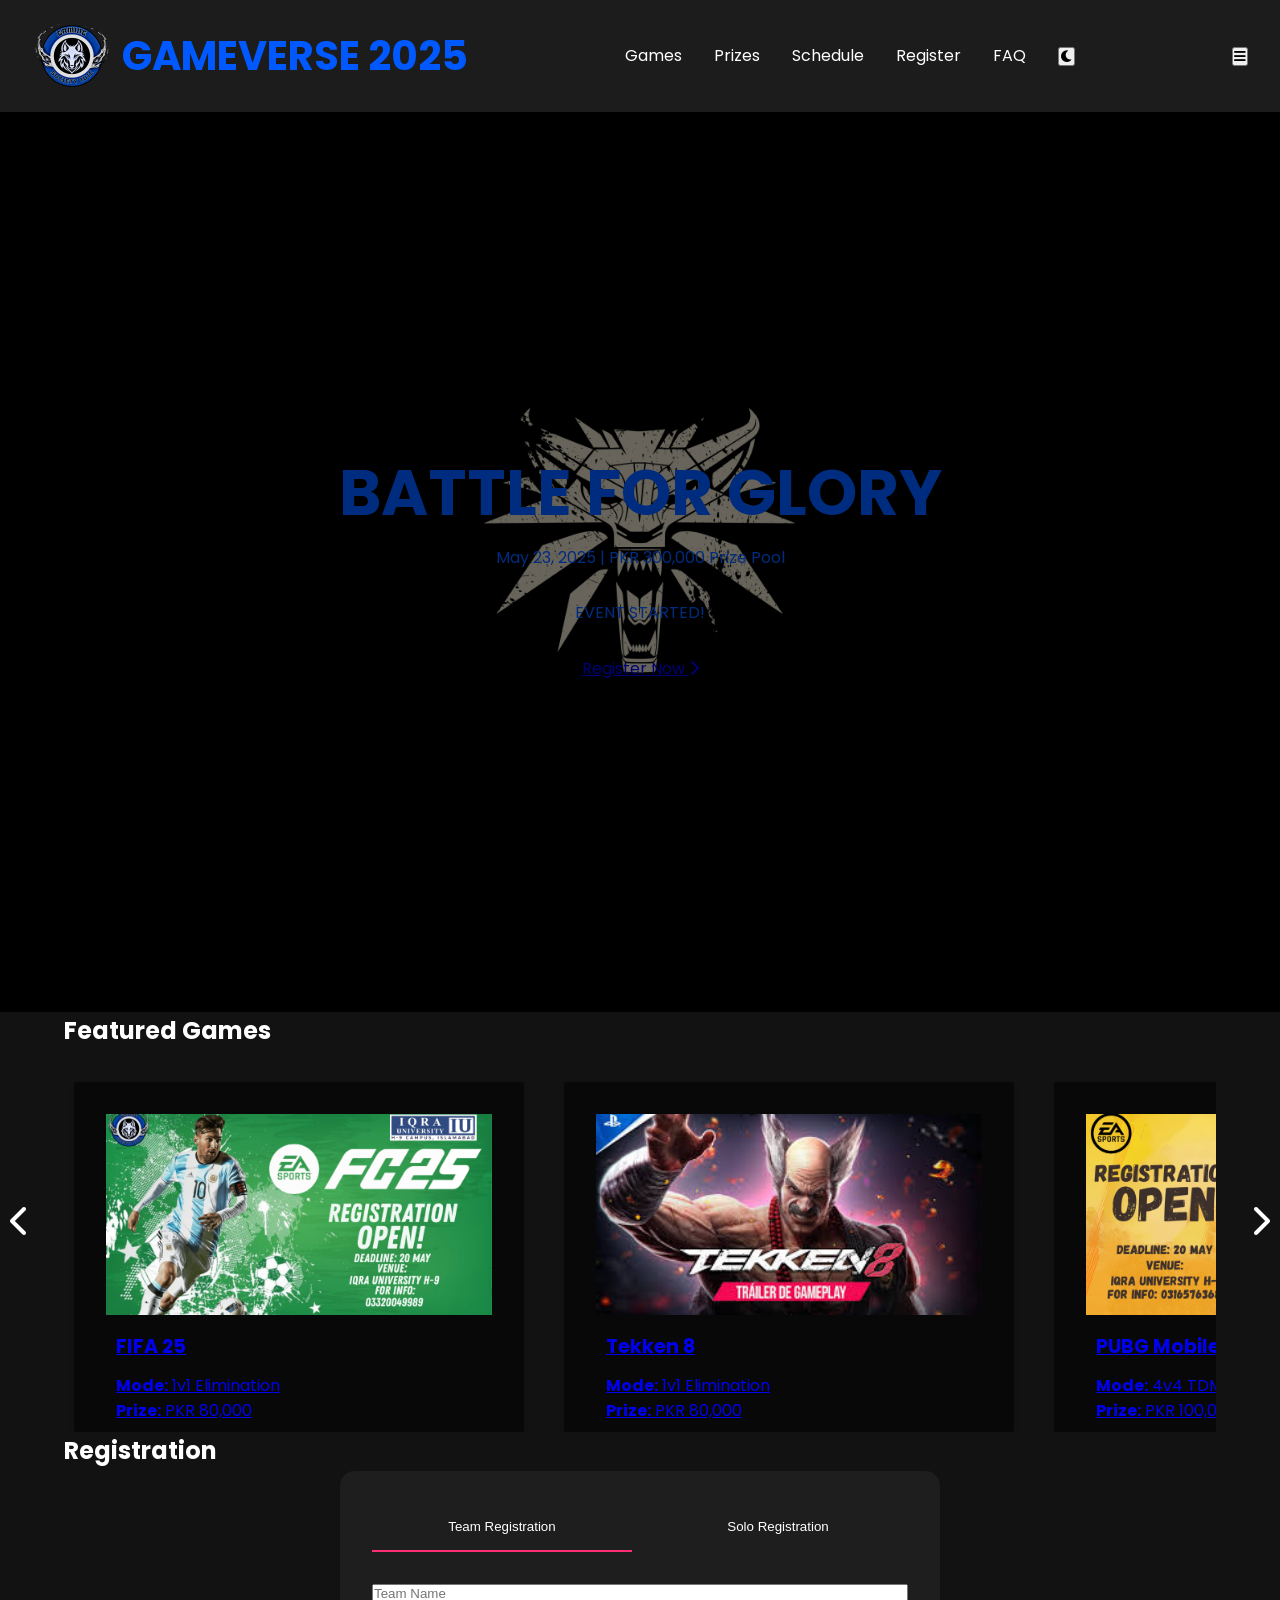
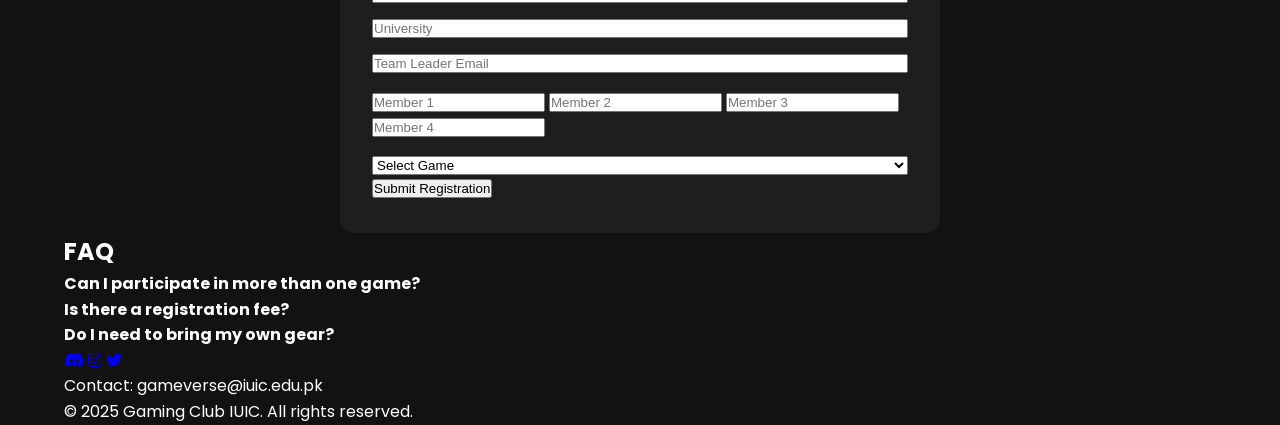
==== commit 3a802755: "done with cards" ====
--- a/Index.html
+++ b/Index.html
@@ -1,4 +1,4 @@
-<!-- <!DOCTYPE html>
+<!DOCTYPE html>
 <html lang="en" data-theme="dark">
     <head>
         <meta charset="UTF-8">
@@ -38,7 +38,6 @@
         <div class="container">
             <div class="hero-content">
                 <h1 class="glitch">BATTLE FOR GLORY</h1>
-<<<<<<< HEAD
                 <p class="tagline">May 23, 2025 | PKR 300,000 Prize Pool</p>
                 <div class="countdown" id="countdown"></div>
                 <a href="#register" class="cta-btn pulse">Register Now <i class="fas fa-chevron-right"></i></a>
@@ -51,9 +50,6 @@
             <div class="hero-content">
                 <h1 class="glitch">BATTLE FOR GLORY</h1>
                 <p class="tagline">May 23, 2025 | PKR 300,000 Prize Pool</p>
-=======
-                <p class="tagline">May 23-25, 2025 | PKR 300,000 Prize Pool</p>
->>>>>>> fb8db0ca55bb117e1a7b8bafb398d5da08058600
                 <div class="countdown" id="countdown"></div>
                 <a href="#register" class="cta-btn pulse">Register Now <i class="fas fa-chevron-right"></i></a>
             </div>
@@ -61,13 +57,20 @@
     </section>
     
     <!-- Games Section -->
+   
     <section id="games" class="section games">
         <div class="container">
             <h2 class="section-title">Featured Games</h2>
-            <div class="game-grid"></div>
+            <div class="game-wrapper">
+                <button class="arrow-btn prev" id="prevBtn"><i class="fas fa-chevron-left"></i></button>
+                <div class="game-grid">
+                    <!-- Game cards will be inserted here dynamically -->
+                </div>
+                <button class="arrow-btn next" id="nextBtn"><i class="fas fa-chevron-right"></i></button>
+            </div>
         </div>
     </section>
-
+    
     <!-- Prize Section
     <section id="prizes" class="section prizes">
         <div class="container">
@@ -81,12 +84,12 @@
     </section> -->
 
     <!-- Schedule Section -->
-    <section id="schedule" class="section schedule">
+    <!-- <section id="schedule" class="section schedule">
         <div class="container">
             <h2 class="section-title">Event Schedule</h2>
             <div class="timeline"></div>
         </div>
-    </section>
+    </section> -->
 
     <!-- Registration Section -->
     <section id="register" class="section registration">
--- a/style.css
+++ b/style.css
@@ -1,7 +1,7 @@
 :root {
     --primary-bg: #121212;
     --secondary-bg: #1E1E1E;
-    --accent-cyan: #00FFE0;
+    --accent-cyan: #0059ff;
     --accent-pink: #FF2D75;
     --accent-orange: #FFA500;
     --text-primary: #FFFFFF;
@@ -60,13 +60,6 @@
     padding: 0 2rem;
 }
 
-/* .logo {
-    font-family: 'Barlow Condensed', sans-serif;
-    font-size: 1.5rem;
-    color: var(--accent-cyan);
-    text-decoration: none;
-} */
-
 .logo {
     display: flex;
     align-items: center;
@@ -84,13 +77,9 @@
 .nav-links {
     display: flex;
     gap: 2rem;
-<<<<<<< HEAD
     align-items: center;
     text-align: right;
-=======
     align-items: right;
-    
->>>>>>> fb8db0ca55bb117e1a7b8bafb398d5da08058600
 }
 
 .nav-links a {
@@ -138,14 +127,15 @@
 
 .hero {
     position: relative;
-    background-image: url('assets/images/heroSecImage.jpg'); 
+    background-image: url('assets/images/bg4.jpg'); 
     background-size: cover;
     background-position: center center;
     height: 100vh; 
     display: flex;
     justify-content: center;
     align-items: center;
-    color: white; 
+    color: #0059ff; 
+    text-decoration:double;
 }
 
 .hero-overlay {
@@ -297,27 +287,10 @@
 
 .countdown-labels {
     font-size: 2rem;
-    color: gray;
+    color: #0059ff;
     margin-top: 5px;
     letter-spacing: 3px;
 }
-/* .logo {
-    display: flex;
-    align-items: center;
-    gap: 10px;
-    font-size: 1.5rem;
-    font-weight: bold;
-    text-decoration: none;
-    color: rgb(57, 102, 170);
-  }
-  
-  .logo-img {
-    width: 150px;
-    height: 150px;
-    object-fit: contain;
-  }
-<<<<<<< HEAD
-   */ 
 
    @import url('https://fonts.googleapis.com/css2?family=Orbitron:wght@400;700&display=swap');
 
@@ -352,7 +325,7 @@
    
    .game-detail h2 {
      font-size: 2rem;
-     color: #ff3333;
+     color: #00ff99;
      margin-top: 30px;
      border-bottom: 1px solid #444;
      padding-bottom: 5px;
@@ -371,12 +344,12 @@
    .game-detail li {
      font-size: 1.1rem;
      margin: 8px 0;
-     color: #ccc;
+     color: #00ff99;
      transition: color 0.3s ease;
    }
    
    .game-detail li:hover {
-     color: #00ffcc;
+     color: #00ff99;
    }
    
    @media (max-width: 600px) {
@@ -479,8 +452,6 @@
        }
      }
      
-=======
-  
 
   @import url('https://fonts.googleapis.com/css2?family=Orbitron:wght@400;700&display=swap');
 
@@ -641,5 +612,75 @@
       font-size: 1rem;
     }
   }
-  
->>>>>>> fb8db0ca55bb117e1a7b8bafb398d5da08058600
+ /* neww */
+ 
+  /* Game Section */
+#games {
+  position: relative;
+}
+
+.game-wrapper {
+  display: flex;
+  align-items: center;
+  overflow: hidden;
+}
+
+.game-grid {
+  display: flex;
+  gap: 20px;
+  transition: transform 0.3s ease-in-out;
+}
+
+
+.game-card {
+  width: 450px; /* Minimum width for each card */
+  height: 350px;
+  border-radius: 2px;
+  box-shadow: 0 2px 5px rgba(0, 0, 0, 0.1);
+  overflow: hidden;
+  position: relative;
+  background-color: #080808;
+  flex-shrink: 0; /* Prevent shrinking */
+  margin: 0 10px;
+}
+
+.game-card img {
+  width: 100%;
+  height: 70%;
+  object-fit: cover;
+}
+
+.game-card h3 {
+  font-size: 1.2em;
+  padding: 10px;
+}
+
+.game-card p {
+  padding: 0 10px;
+}
+
+.arrow-btn {
+  background-color: transparent;
+  border: none;
+  font-size: 2em;
+  color: #fff;
+  position: absolute;
+  top: 50%;
+  transform: translateY(-50%);
+  cursor: pointer;
+  z-index: 10;
+}
+
+.prev {
+  left: 10px;
+}
+
+.next {
+  right: 10px;
+}
+
+.arrow-btn:hover {
+  color: #f7a400;
+}
+
+ 
